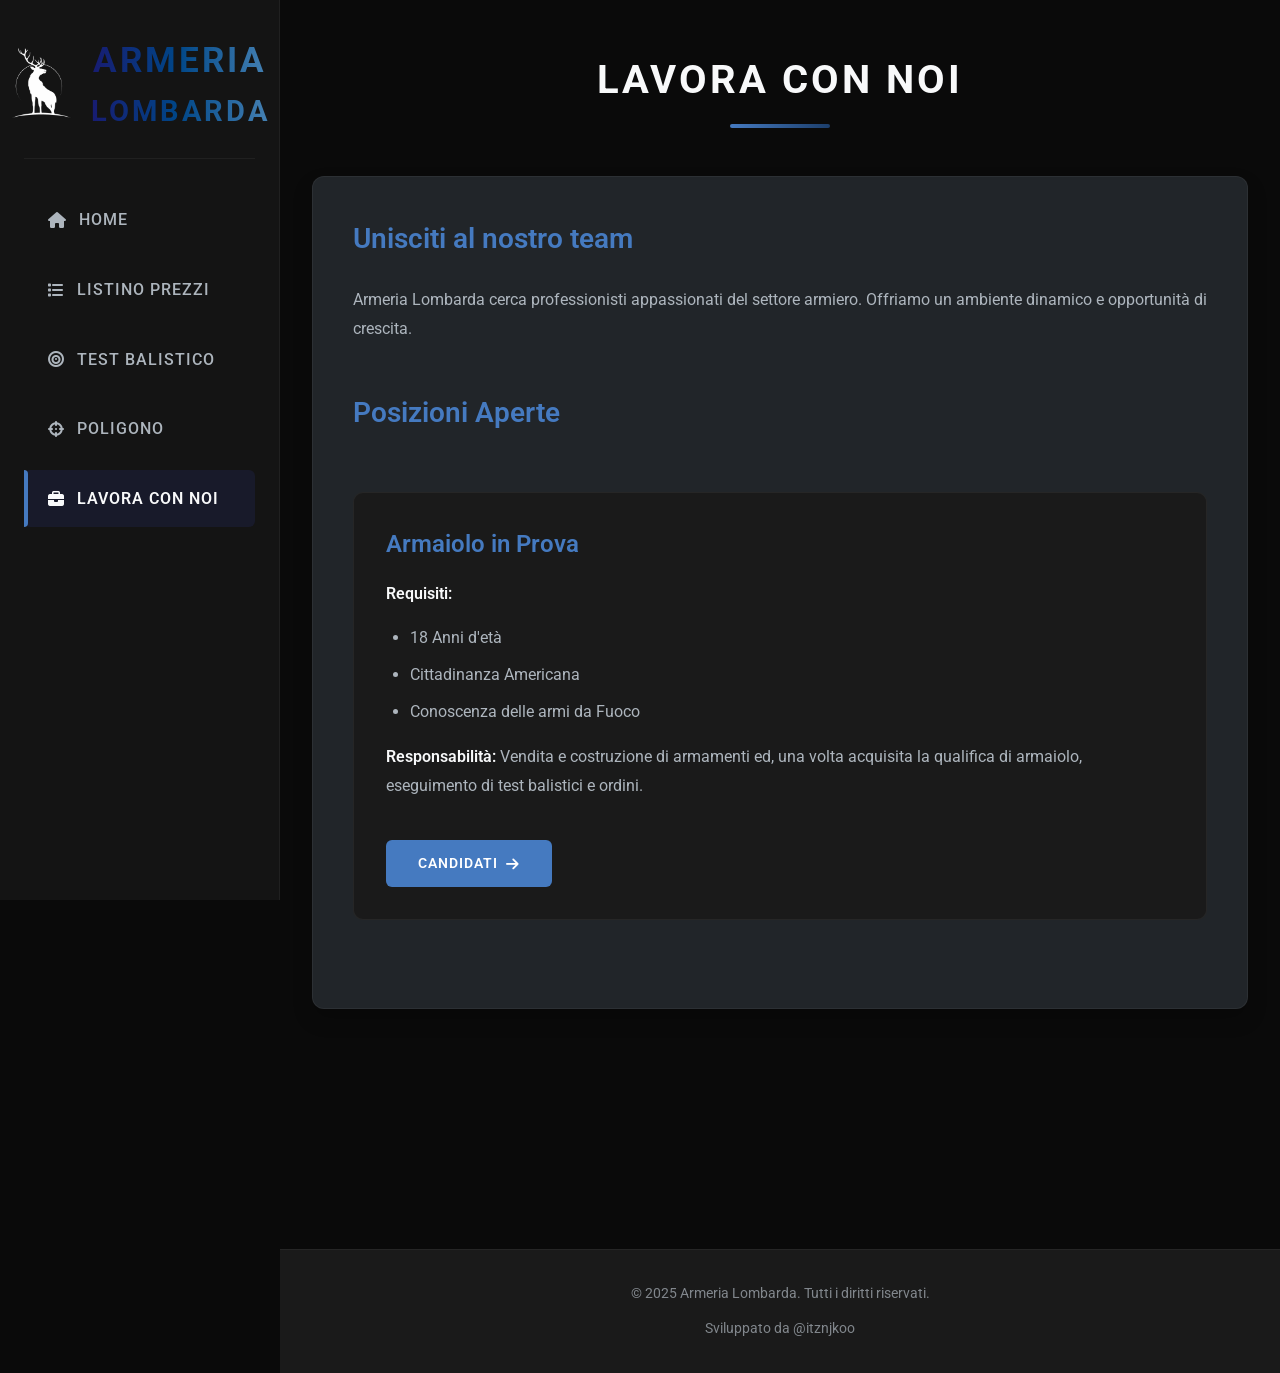
==== lavora-con-noi.html @ fcf91c10 "Sito Web" ====
<!DOCTYPE html>
<html lang="it">
<head>
    <meta charset="UTF-8">
    <meta name="viewport" content="width=device-width, initial-scale=1.0">
    <title>Lavora con Noi - Armeria Lombarda</title>
    <link rel="stylesheet" href="https://cdnjs.cloudflare.com/ajax/libs/font-awesome/6.4.0/css/all.min.css">
    <link rel="stylesheet" href="style.css">
    <link href="https://fonts.googleapis.com/css2?family=Roboto:wght@400;500;700;900&display=swap" rel="stylesheet">
    <link rel="icon" href="favicon.ico" type="image/x-icon">
</head>
<body>

    <nav class="sidebar">
<div class="logo">
   <div class="logo-container">
    <img src="logo.png" alt="Logo" class="sidebar-logo">
    <h1>
        <span class="big">Armeria</span> 
        <span class="small">Lombarda</span>
    </h1>
</div>
        </div>
        
        <div class="nav-links">
            <a href="index.html" class="nav-btn active">Home</a>
            <a href="listino.html" class="nav-btn">Listino Prezzi</a>
            <a href="balistico.html" class="nav-btn">Test Balistico</a>
               <a href="poligono.html" class="nav-btn">Poligono</a>
            <a href="lavora-con-noi.html" class="nav-btn">Lavora con Noi</a>
               
        </div>
    </nav>
    
    <main class="centered-content">
        <div class="content-container">
            <h2 class="page-title">Lavora con Noi</h2>
            
            <div class="content-section">
                <div class="job-intro">
                    <h3>Unisciti al nostro team</h3>
                    <p>Armeria Lombarda cerca professionisti appassionati del settore armiero. Offriamo un ambiente dinamico e opportunità di crescita.</p>
                </div>
                
                <div class="job-positions">
                    <h3>Posizioni Aperte</h3>
                    
                    <div class="position-card">
                        <h4>Armaiolo in Prova</h4>
                        <p><strong>Requisiti:</strong></p>
                        <ul>
                            <li>18 Anni d'età</li>
                            <li>Cittadinanza Americana</li>
                            <li>Conoscenza delle armi da Fuoco</li>
                        </ul>
                        <p><strong>Responsabilità:</strong> Vendita e costruzione di armamenti ed, una volta acquisita la qualifica di armaiolo, eseguimento di test balistici e ordini.</p>
                        <a href="https://discord.gg/AMyUmbFwgq" class="apply-btn" target="_blank">Candidati <i class="fas fa-arrow-right"></i></a>
                    </div>
                </div>
            </div>
        </div>
    </main>
    
    <footer>
        <div class="footer-content">
            <div class="copyright">© 2025 Armeria Lombarda. Tutti i diritti riservati.</div>
            <div class="copyright">Sviluppato da @itznjkoo</div>
        
        </div>
    </footer>

    <div id="page-transition"></div>
    <script src="script.js"></script>
---- style.css ----
:root {
    --primary: #0a0a0a;
    --secondary: #1a1a1a;
    --accent: #457ac0;
    --text: #f8f9fa;
    --text-secondary: #adb5bd;
    --highlight: #457ac0;
    --card-bg: #212529;
    --sidebar-bg: #141414;
    --transition: all 0.3s cubic-bezier(0.25, 0.8, 0.25, 1);
}


* {
    margin: 0;
    padding: 0;
    box-sizing: border-box;
    font-family: 'Roboto', sans-serif;
}

body {
    background-color: var(--primary);
    color: var(--text);
    overflow-x: hidden;
    line-height: 1.6;
    min-height: 100vh;
}

/* Layout */
body.homepage {
    overflow: hidden;
    height: 100vh;
    background: linear-gradient(rgba(0, 0, 0, 0.763), rgba(0, 0, 0, 0.8)), url('foto.png') no-repeat center center;
    background-size: cover;
}

/* Sidebar */
.sidebar {
    position: fixed;
    top: 0;
    left: 0;
    width: 280px;
    height: 100vh;
    background-color: var(--sidebar-bg);
    padding: 2rem 1.5rem;
    display: flex;
    flex-direction: column;
    z-index: 100;
    border-right: 1px solid rgba(255, 255, 255, 0.05);
    transition: var(--transition);
}

.logo {
    margin-bottom: 2rem;
    text-align: center;
    padding-bottom: 1.5rem;
    border-bottom: 1px solid rgba(255, 255, 255, 0.05);
}

.logo h1 {
    font-weight: 700;
    text-transform: uppercase;
    letter-spacing: 3px;
    background: linear-gradient(90deg,rgba(25, 25, 112, 1) 0%, rgba(0, 70, 135, 1) 50%, rgba(70, 130, 180, 1) 100%);
    -webkit-background-clip: text;
    -webkit-text-fill-color: transparent;
    margin: 0;
}

.logo h1 .big {
    font-size: 2.2rem;   /* Più grande */
    margin-left: 5px;
}

.logo h1 .small {
    font-size: 1.8rem;   /* Più piccola */
    margin-left: 5px;
}

.nav-links {
    display: flex;
    flex-direction: column;
    gap: 0.75rem;
}

/* Cover Page */
.cover {
    height: 100vh;
    margin-left: 280px;
    display: flex;
    align-items: center;
    justify-content: center;
    text-align: center;
    position: relative;
}

.cover::before {
    content: '';
    position: absolute;
    top: 0;
    left: 0;
    width: 100%;
    height: 100%;
    background: linear-gradient(135deg, rgba(0, 0, 0, 0.2) 0%, rgba(10, 10, 10, 0.348)0%);
}

.cover-content {
    max-width: 800px;
    padding: 2rem;
    position: relative;
    z-index: 1;
}

.cover-content h2 {
    font-size: 3rem;
    margin-bottom: 0rem;
    color: var(--text);
    text-transform: uppercase;
    letter-spacing: 6px;
    font-weight: 900;
    text-shadow: 0 2px 10px rgba(0, 0, 0, 0.5);
}

.cover-content p {
    font-size: 1.82rem;
    color: var(--text-secondary);
    letter-spacing: 1px;
}

/* Navigation */
.nav-btn {
    background-color: transparent;
    color: var(--text-secondary);
    border: none;
    padding: 1rem 1.5rem;
    font-size: 1rem;
    cursor: pointer;
    position: relative;
    transition: var(--transition);
    border-radius: 6px;
    text-transform: uppercase;
    font-weight: 500;
    letter-spacing: 1px;
    text-decoration: none;
    text-align: left;
    display: flex;
    align-items: center;
    gap: 0.75rem;
}

.nav-btn:hover {
    color: var(--text);
    background-color: rgba(43, 100, 235, 0.05);
    transform: translateX(5px);
}

.nav-btn.active {
    color: var(--text);
    background-color: rgba(57, 80, 230, 0.1);
    font-weight: 600;
}

.nav-btn.active::before {
    content: '';
    position: absolute;
    left: 0;
    top: 0;
    height: 100%;
    width: 4px;
    background-color: var(--accent);
    border-radius: 0 4px 4px 0;
}

/* Page Content */
.centered-content {
    margin-left: 280px;
    display: flex;
    justify-content: center;
    padding: 3rem 2rem;
    min-height: calc(100vh - 120px);
}

.content-container {
    width: 100%;
    max-width: 1200px;
    padding-bottom: 160px; /* Space for footer */
}

.page-title {
    text-align: center;
    margin-bottom: 3rem;
    color: var(--text);
    font-size: 2.5rem;
    text-transform: uppercase;
    letter-spacing: 3px;
    font-weight: 700;
    position: relative;
    padding-bottom: 1rem;
}

.page-title::after {
    content: '';
    position: absolute;
    bottom: 0;
    left: 50%;
    transform: translateX(-50%);
    width: 100px;
    height: 4px;
    background: linear-gradient(to right, var(--accent), #1c3e6b);
    border-radius: 2px;
}

.content-section {
    background-color: var(--card-bg);
    padding: 2.5rem;
    border-radius: 12px;
    margin-bottom: 2rem;
    box-shadow: 0 10px 20px rgba(0, 0, 0, 0.2);
    border: 1px solid rgba(255, 255, 255, 0.05);
}

.content-section h3 {
    color: var(--accent);
    margin-bottom: 1.5rem;
    font-size: 1.75rem;
    font-weight: 600;
}

.content-section p {
    color: var(--text-secondary);
    margin-bottom: 1.5rem;
    line-height: 1.8;
}

/* Tables */
.table-container {
    overflow-x: auto;
    margin: 2rem 0;
    background-color: var(--card-bg);
    border-radius: 10px;
    box-shadow: 0 5px 15px rgba(0, 0, 0, 0.1);
    border: 1px solid rgba(255, 255, 255, 0.05);
}

table {
    width: 100%;
    border-collapse: collapse;
}

th, td {
    padding: 1.25rem 1.5rem;
    text-align: left;
    border-bottom: 1px solid rgba(46, 60, 214, 0.05);
}

th {
    background-color: rgba(57, 97, 230, 0.1);
    color: var(--accent);
    text-transform: uppercase;
    font-weight: 600;
    letter-spacing: 1px;
    font-size: 0.9rem;
}

tr:last-child td {
    border-bottom: none;
}

tr:hover {
    background-color: rgba(33, 70, 190, 0.02);
}

.price {
    color: var(--accent);
    font-weight: 700;
}

.price::before {
    content: '$';
    margin-right: 2px;
}

/* Info Grid */
.info-grid {
    display: grid;
    grid-template-columns: repeat(auto-fit, minmax(300px, 1fr));
    gap: 2rem;
    margin: 2.5rem 0;
}

.info-card {
    background-color: var(--secondary);
    padding: 2rem;
    border-radius: 10px;
    transition: var(--transition);
    border: 1px solid rgba(55, 130, 216, 0.05);
}

.info-card:hover {
    transform: translateY(-10px);
    box-shadow: 0 15px 30px rgba(0, 0, 0, 0.3);
}

.info-card h4 {
    color: var(--accent);
    margin-bottom: 1.5rem;
    font-size: 1.5rem;
    font-weight: 600;
    position: relative;
    padding-bottom: 0.75rem;
}

.info-card h4::after {
    content: '';
    position: absolute;
    bottom: 0;
    left: 0;
    width: 50px;
    height: 3px;
    background-color: var(--accent);
    border-radius: 2px;
}

.info-card ul {
    list-style-position: inside;
    padding-left: 0.5rem;
}

.info-card li {
    margin-bottom: 0.75rem;
    color: var(--text-secondary);
    line-height: 1.8;
}

/* Job Positions */
.job-positions {
    display: flex;
    flex-direction: column;
    gap: 2rem;
    margin: 3rem 0;
}

.position-card {
    background-color: var(--secondary);
    padding: 2rem;
    border-radius: 10px;
    border-left: 5px solid var(--accent);
    transition: var(--transition);
    border: 1px solid rgba(255, 255, 255, 0.05);
}

.position-card:hover {
    transform: translateY(-5px);
    box-shadow: 0 10px 20px rgba(0, 0, 0, 0.2);
}

.position-card h4 {
    color: var(--accent);
    margin-bottom: 1rem;
    font-size: 1.5rem;
    font-weight: 600;
}

.position-card p {
    margin-bottom: 1rem;
    color: var(--text-secondary);
    line-height: 1.8;
}

.position-card strong {
    color: var(--text);
    font-weight: 600;
}

.position-card ul {
    margin: 1rem 0;
    padding-left: 1.5rem;
}

.position-card li {
    color: var(--text-secondary);
    margin-bottom: 0.5rem;
    line-height: 1.8;
}

.apply-btn {
    display: inline-flex;
    align-items: center;
    gap: 0.5rem;
    background-color: var(--accent);
    color: white;
    padding: 0.75rem 2rem;
    border-radius: 6px;
    text-decoration: none;
    margin-top: 1.5rem;
    font-weight: 600;
    transition: var(--transition);
    border: none;
    cursor: pointer;
    text-transform: uppercase;
    letter-spacing: 1px;
    font-size: 0.9rem;
}

.apply-btn:hover {
    background-color: #1c3e6b;
    transform: translateY(-3px);
    box-shadow: 0 5px 15px rgba(4, 26, 98, 0.4);
}

/* Footer */
footer {
    background-color: var(--secondary);
    padding: 2rem;
    text-align: center;
    margin-left: 280px;
    border-top: 1px solid rgba(255, 255, 255, 0.05);
    position: relative;
    bottom: 0;
    width: calc(100% - 280px);
}

.footer-content {
    display: flex;
    flex-direction: column;
    gap: 0.75rem;
    max-width: 1200px;
    margin: 0 auto;
}

.copyright {
    font-size: 0.9rem;
    opacity: 0.7;
    color: var(--text-secondary);
}

.discord-contact {
    font-size: 0.9rem;
    opacity: 0.7;
    color: var(--text-secondary);
}

/* Page Transition */
#page-transition {
    position: fixed;
    top: 0;
    left: 0;
    width: 100%;
    height: 100%;
    background-color: var(--accent);
    opacity: 0;
    pointer-events: none;
    z-index: 9999;
    transition: opacity 0.5s ease-in-out;
}

#page-transition.active {
    opacity: 1;
    pointer-events: all;
}

/* Responsive design */
@media (max-width: 992px) {
    .sidebar {
        width: 240px;
    }
    
    .cover,
    .centered-content,
    footer {
        margin-left: 240px;
    }
    
    footer {
        width: calc(100% - 240px);
    }
}

@media (max-width: 768px) {
    .sidebar {
        width: 100%;
        height: auto;
        position: relative;
        padding: 1.5rem;
    }
    
    .logo {
        margin-bottom: 1.5rem;
        padding-bottom: 1rem;
    }
    
    .cover,
    .centered-content,
    footer {
        margin-left: 0;
    }
    
    .cover {
        height: calc(100vh - 120px);
        margin-top: 120px;
    }
    
    .cover-content h2 {
        font-size: 2.5rem;
    }
    
    .cover-content p {
        font-size: 2rem;
    }
    
    .centered-content {
        padding: 2rem 1.5rem;
    }
    
    .page-title {
        font-size: 2rem;
        margin-bottom: 2rem;
    }
    
    .content-section {
        padding: 1.5rem;
    }
    
    .info-grid {
        grid-template-columns: 1fr;
        gap: 1.5rem;
    }
    
    .nav-links {
        flex-direction: row;
        flex-wrap: wrap;
        justify-content: center;
    }
    
    .nav-btn {
        padding: 0.75rem 1rem;
        font-size: 0.9rem;
    }
    
    .nav-btn:hover {
        transform: translateY(3px);
    }
    
    .nav-btn.active::before {
        width: 100%;
        height: 3px;
        bottom: -5px;
        top: auto;
        border-radius: 3px;
    }
    
    footer {
        width: 100%;
        position: relative;
    }
}

.logo-fixed {
 position: fixed;
 top: 935px;
 right: 30px;
 height: 40px;
 z-index: 9999999;
 pointer-events: none;
 opacity: 0.8;
}

.logo-auth {
    position: fixed;
    top: 935px;
    right: 80px;
    height: 40px;
    z-index: 9999999;
    pointer-events: none;
    opacity: 0.8;
   }

   .logo-nico {
    position: fixed;
    top: 935px;
    right: 130px;
    height: 40px;
    z-index: 9999999;
    pointer-events: none;
    opacity: 0.8;
   }
   .footer-logos {
    display: flex;
    gap: 3rem;
    align-items: center;
    position: absolute;
    bottom: 2rem;
    left: 2rem;
}

.footer-logos img {
    height: 40px;
    opacity: 0.8;
    transition: transform 0.3s ease;
}

.footer-logos img:hover {
    transform: scale(1.1);
    
}
.logo-container {
    display: flex;
    align-items: center;
    justify-content: center;
    gap: 12px;
}

.sidebar-logo {
    height: 70px;
    width: auto;
}
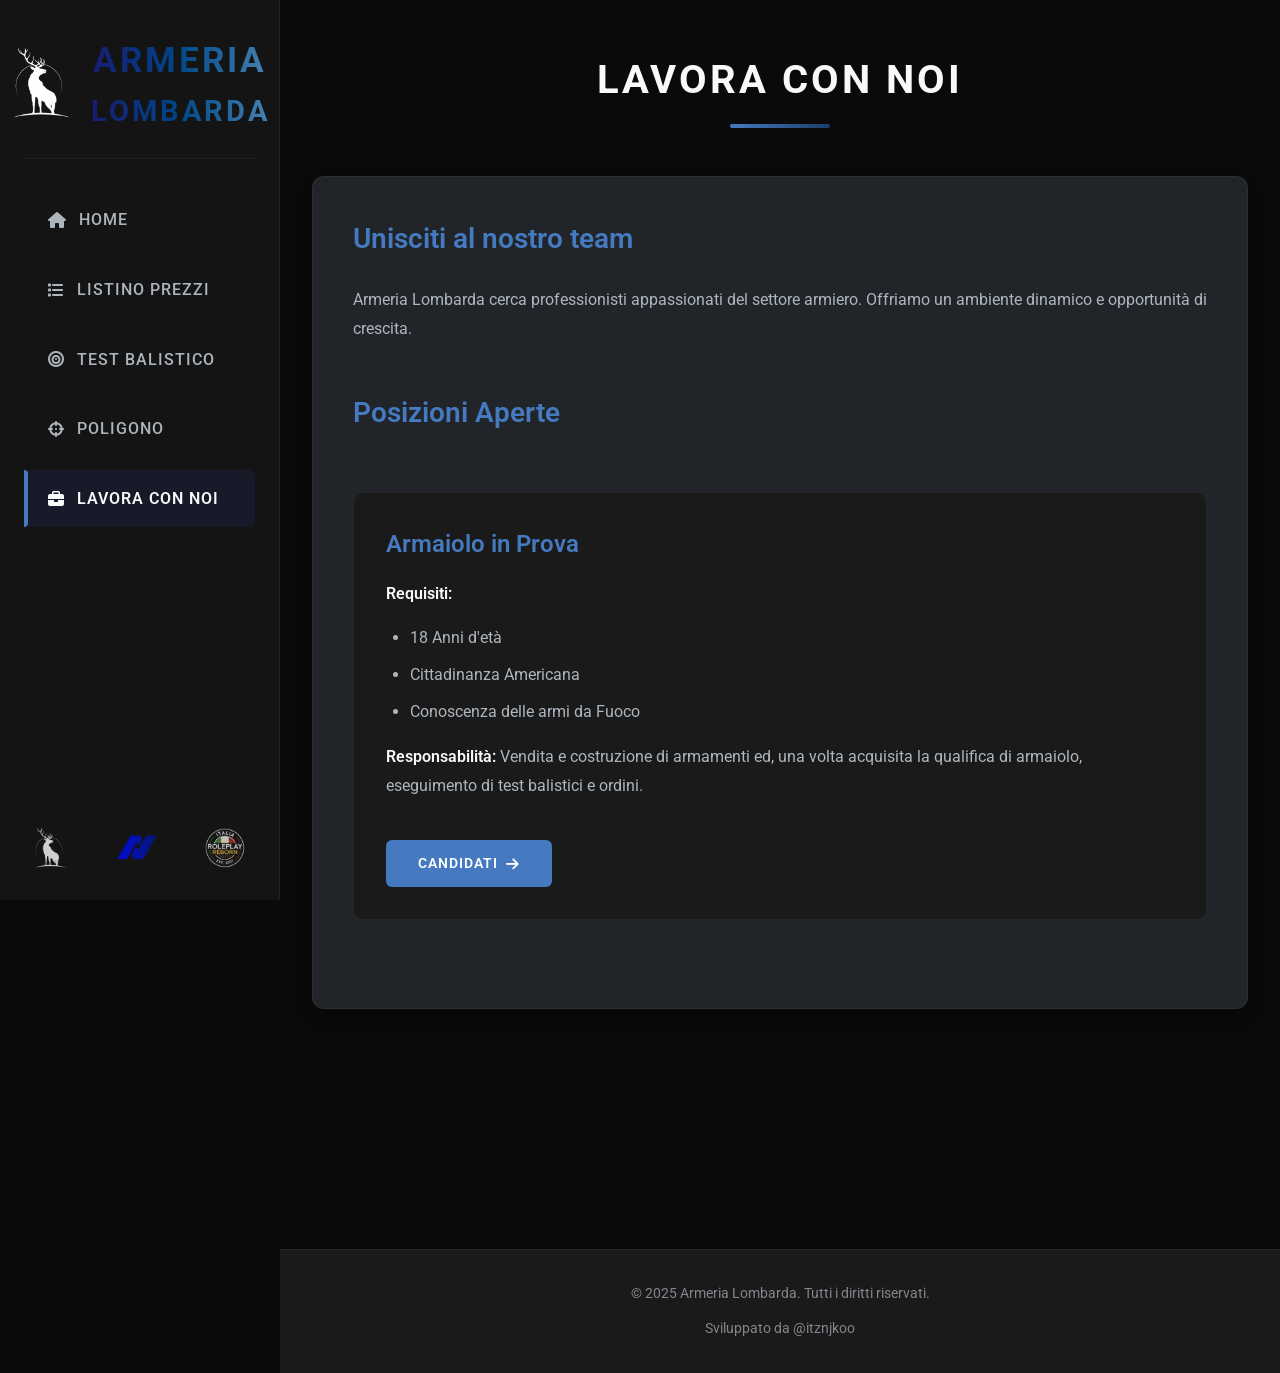
==== commit eff9f17b: "errore fixato" ====
--- a/lavora-con-noi.html
+++ b/lavora-con-noi.html
@@ -21,7 +21,12 @@
     </h1>
 </div>
         </div>
-        
+        <div class="footer-logos">
+            <img src="logo.png" alt="Logo" />
+            <img src="logonico.png" alt="Nico" />
+            <img src="logoirp.png" alt="Auth" />
+           
+          </div>
         <div class="nav-links">
             <a href="index.html" class="nav-btn active">Home</a>
             <a href="listino.html" class="nav-btn">Listino Prezzi</a>
@@ -71,4 +76,5 @@
 
     <div id="page-transition"></div>
     <script src="script.js"></script>
-   +
+   
